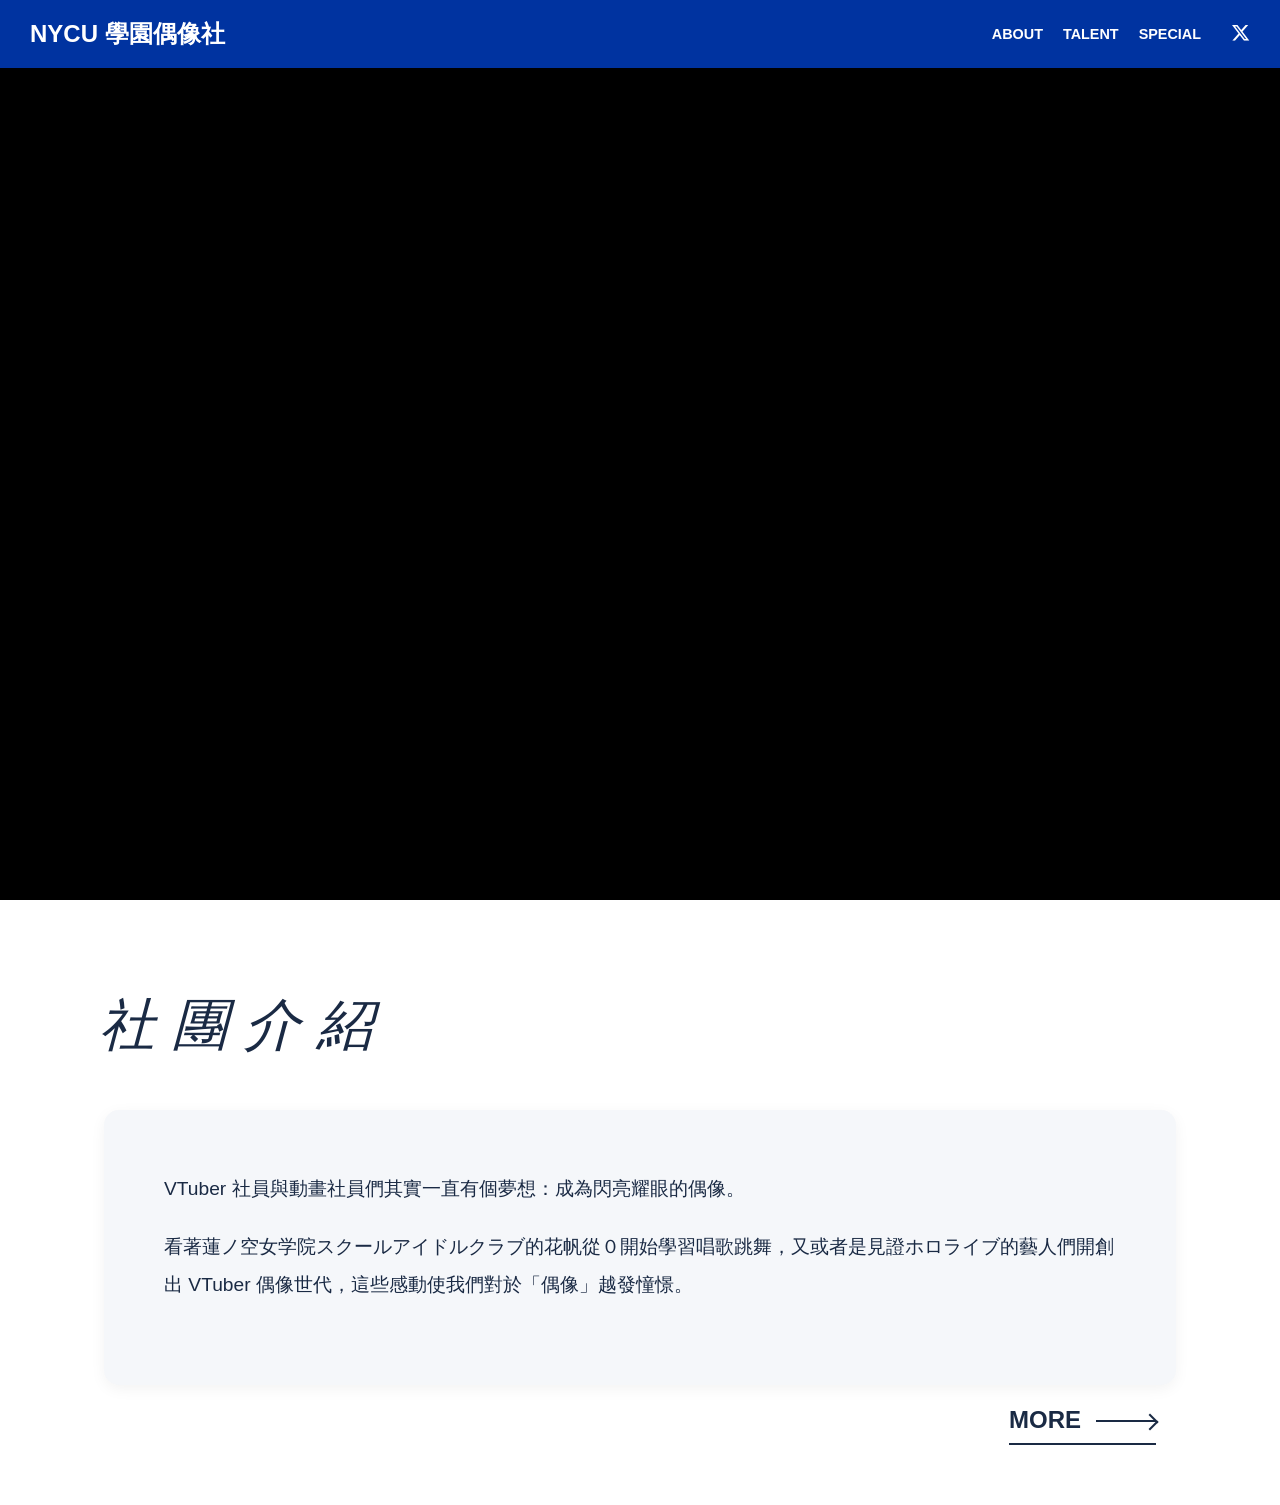
==== index.html @ 308220b8 "Revert mp4 back to shuki.gif per requirement.md" ====
<!DOCTYPE html>
<html lang="ja">
<head>
    <meta charset="UTF-8">
    <meta name="viewport" content="width=device-width, initial-scale=1.0">
    <title>國立陽明交通大學學園偶像社</title>
    <link rel="stylesheet" href="style.css">
    <link rel="stylesheet" href="https://cdnjs.cloudflare.com/ajax/libs/font-awesome/6.4.0/css/all.min.css">
</head>
<body>
    <!-- ヘッダー (Header) -->
    <header class="site-header">
        <div class="logo">
            <a href="index.html">NYCU 學園偶像社</a>
        </div>
        <nav class="main-nav">
            <ul>
                <li><a href="pages/about.html">ABOUT</a></li>
                <li><a href="pages/talent.html">TALENT</a></li>
                <li><a href="https://www.youtube.com/shorts/sRKBkiL_kjs" target="_blank">SPECIAL</a></li>
            </ul>
        </nav>
        <div class="social-nav">
            <a href="#" target="_blank"><i class="fab fa-x-twitter"></i></a>
        </div>
        <button class="hamburger" id="hamburger">
            <span></span><span></span><span></span>
        </button>
    </header>

    <!-- ヒーローセクション (Hero Section) -->
    <section class="hero">
        <div class="hero-content">
            <img src="images/shuki.gif" alt="shuki">
        </div>
    </section>

    <!-- 社團介紹 (About) -->
    <section class="about-club section-container" id="about">
        <h2 class="section-title">社團介紹</h2>
        <div class="about-content">
            <div class="about-text">
                <p>VTuber 社員與動畫社員們其實一直有個夢想：成為閃亮耀眼的偶像。</p>
                <p>看著蓮ノ空女学院スクールアイドルクラブ的花帆從０開始學習唱歌跳舞，又或者是見證ホロライブ的藝人們開創出 VTuber 偶像世代，這些感動使我們對於「偶像」越發憧憬。</p>
            </div>
            <div class="about-more">
                <a href="pages/about.html" class="more-link">MORE <span class="arrow-line"></span></a>
            </div>
        </div>
    </section>

    <script src="script.js"></script>
</body>
</html>
---- style.css ----
:root {
    --primary-color: #f7b500;
    --text-color: #333;
    --bg-color: #fff;
    --orange-accent: #ff6a00;
    --blue-dark: #1a2a44;
}

* {
    margin: 0;
    padding: 0;
    box-sizing: border-box;
    font-family: 'Helvetica Neue', Arial, 'Hiragino Kaku Gothic ProN', 'Hiragino Sans', Meiryo, sans-serif;
}

body {
    background-color: var(--bg-color);
    color: var(--text-color);
    line-height: 1.6;
}

a {
    text-decoration: none;
    color: inherit;
}

/* Header */
.site-header {
    position: fixed;
    top: 0;
    width: 100%;
    display: flex;
    justify-content: space-between;
    align-items: center;
    padding: 15px 30px;
    background: #0033A0; /* Pantone 286C */
    box-shadow: 0 2px 10px rgba(0, 0, 0, 0.1);
    z-index: 1000;
}

.logo {
    font-size: 1.5rem;
    font-weight: bold;
    color: #fff;
}

.logo a {
    color: #fff;
}

.main-nav {
    margin-left: auto;
    margin-right: 30px;
}

.main-nav ul {
    display: flex;
    list-style: none;
    gap: 20px;
}

.main-nav a {
    font-size: 0.9rem;
    font-weight: bold;
    color: #fff;
    transition: color 0.3s;
}

.main-nav a:hover {
    color: var(--primary-color);
}

.social-nav {
    display: flex;
    gap: 15px;
}

.social-nav a {
    font-size: 1.2rem;
    color: #fff;
    transition: color 0.3s;
}

.social-nav a:hover {
    color: var(--primary-color);
}

.hamburger {
    display: none;
    flex-direction: column;
    gap: 5px;
    background: none;
    border: none;
    cursor: pointer;
}

.hamburger span {
    width: 25px;
    height: 3px;
    background-color: #fff;
    transition: 0.3s;
}

/* Hero Section */
.hero {
    height: 100vh;
    width: 100%;
    position: relative;
    display: flex;
    align-items: center;
    justify-content: center;
    background-color: #000;
    overflow: hidden;
    padding-top: 0;
}

.hero-content {
    position: absolute;
    top: 0;
    left: 0;
    width: 100%;
    height: 100%;
}

.hero-content img,
.hero-content video {
    width: 100%;
    height: 100%;
    object-fit: cover;
    object-position: center;
}

/* General Sections */
.section-container {
    padding: 80px 5%;
    max-width: 1200px;
    margin: 0 auto;
}

.section-title {
    font-size: 3.5rem;
    font-weight: 300; /* 細體 */
    font-family: 'Helvetica Neue', 'Segoe UI', 'Noto Sans TC', 'Hiragino Kaku Gothic ProN', 'Hiragino Sans', sans-serif; /* 無襯線體 */
    color: var(--blue-dark);
    position: relative;
    margin-bottom: 40px;
    text-align: left;
    transform: skewX(-15deg); /* 傾斜 15度 */
    display: inline-block; /* 確保 transform 正常運作 */
    letter-spacing: 0.3em; /* 字與字中間加空格 */
}

.section-title .bg-text {
    position: absolute;
    top: -20px;
    left: 50%;
    transform: translateX(-50%);
    font-size: 4rem;
    color: rgba(0, 0, 0, 0.03);
    z-index: -1;
    white-space: nowrap;
}

/* About Section */
.about-club {
    position: relative;
    padding-bottom: 120px;
}

.about-content {
    background: #f5f7fa;
    padding: 60px;
    border-radius: 15px;
    box-shadow: 0 4px 15px rgba(0,0,0,0.05);
    position: relative;
}

.about-text p {
    font-size: 1.2rem;
    line-height: 2;
    margin-bottom: 20px;
    color: var(--blue-dark);
}

.about-more {
    position: absolute;
    bottom: -60px;
    right: 20px;
}

.more-link {
    display: inline-flex;
    align-items: center;
    font-weight: bold;
    font-size: 1.5rem;
    color: var(--blue-dark);
    position: relative;
    padding-bottom: 5px;
}

.more-link::after {
    content: '';
    position: absolute;
    bottom: 0;
    left: 0;
    width: 100%;
    height: 2px;
    background-color: var(--blue-dark);
    transition: width 0.3s ease;
}

.more-link:hover::after {
    width: 0;
}

.arrow-line {
    display: inline-block;
    width: 60px;
    height: 2px;
    background-color: var(--blue-dark);
    position: relative;
    margin-left: 15px;
}

.arrow-line::after {
    content: '';
    position: absolute;
    right: 0;
    top: -4px;
    width: 10px;
    height: 10px;
    border-top: 2px solid var(--blue-dark);
    border-right: 2px solid var(--blue-dark);
    transform: rotate(45deg);
}

/* Responsive */
@media (max-width: 768px) {
    .main-nav {
        display: none;
        position: absolute;
        top: 100%;
        left: 0;
        width: 100%;
        background: white;
        padding: 20px;
        box-shadow: 0 4px 10px rgba(0,0,0,0.1);
    }
    
    .main-nav ul {
        flex-direction: column;
        gap: 15px;
    }
    
    .main-nav.active {
        display: block;
    }

    .hamburger {
        display: flex;
    }

    .social-nav {
        display: none;
    }

    .hero h1 {
        font-size: 2rem;
    }

    .intro-content {
        flex-direction: column;
    }
}
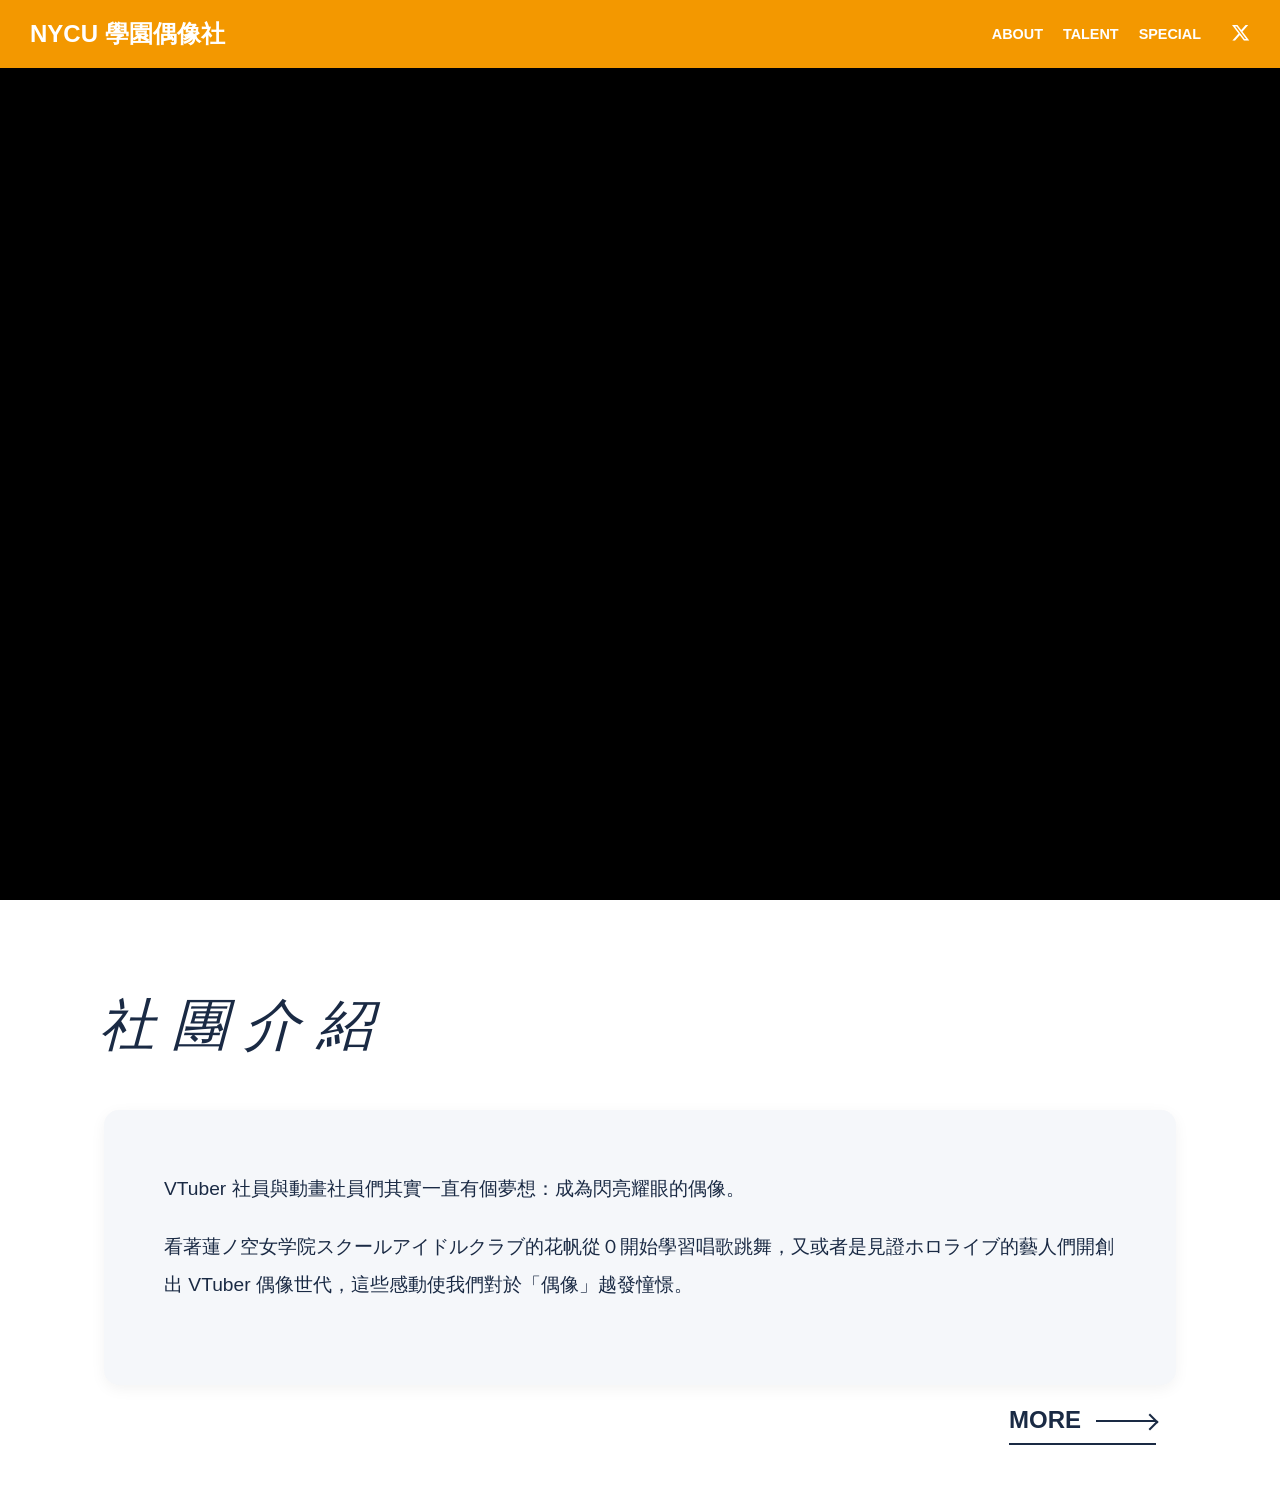
==== commit c3c13432: "Update about page content, font typography and swap instructor image" ====
--- a/index.html
+++ b/index.html
@@ -8,10 +8,9 @@
     <link rel="stylesheet" href="https://cdnjs.cloudflare.com/ajax/libs/font-awesome/6.4.0/css/all.min.css">
 </head>
 <body>
-    <!-- ヘッダー (Header) -->
     <header class="site-header">
         <div class="logo">
-            <a href="index.html">NYCU 學園偶像社</a>
+            <a href="/">NYCU 學園偶像社</a>
         </div>
         <nav class="main-nav">
             <ul>
@@ -28,14 +27,12 @@
         </button>
     </header>
 
-    <!-- ヒーローセクション (Hero Section) -->
     <section class="hero">
         <div class="hero-content">
-            <img src="images/shuki.gif" alt="shuki">
+            <video src="./images/shuki.mp4" autoplay loop muted playsinline></video>
         </div>
     </section>
 
-    <!-- 社團介紹 (About) -->
     <section class="about-club section-container" id="about">
         <h2 class="section-title">社團介紹</h2>
         <div class="about-content">
--- a/style.css
+++ b/style.css
@@ -2,7 +2,7 @@
     --primary-color: #f7b500;
     --text-color: #333;
     --bg-color: #fff;
-    --orange-accent: #ff6a00;
+    --orange-accent: #ffb028;
     --blue-dark: #1a2a44;
 }
 
@@ -10,7 +10,7 @@
     margin: 0;
     padding: 0;
     box-sizing: border-box;
-    font-family: 'Helvetica Neue', Arial, 'Hiragino Kaku Gothic ProN', 'Hiragino Sans', Meiryo, sans-serif;
+    font-family: 'Helvetica Neue', Arial, 'PingFang TC', 'Heiti TC', 'Noto Sans TC', 'Microsoft JhengHei', 'Hiragino Kaku Gothic ProN', 'Hiragino Sans', Meiryo, sans-serif;
 }
 
 body {
@@ -33,7 +33,7 @@
     justify-content: space-between;
     align-items: center;
     padding: 15px 30px;
-    background: #0033A0; /* Pantone 286C */
+    background: #f39800; 
     box-shadow: 0 2px 10px rgba(0, 0, 0, 0.1);
     z-index: 1000;
 }
@@ -67,7 +67,7 @@
 }
 
 .main-nav a:hover {
-    color: var(--primary-color);
+    color: var(--blue-dark);
 }
 
 .social-nav {
@@ -82,7 +82,7 @@
 }
 
 .social-nav a:hover {
-    color: var(--primary-color);
+    color: var(--blue-dark);
 }
 
 .hamburger {
@@ -232,6 +232,63 @@
     border-top: 2px solid var(--blue-dark);
     border-right: 2px solid var(--blue-dark);
     transform: rotate(45deg);
+}
+
+/* About 頁面專屬設定 */
+.about-section {
+    padding: 80px 5%;
+    max-width: 1200px;
+    margin: 0 auto;
+    /* 避免被 fixed header 擋住 */
+    margin-top: 80px; 
+}
+
+.feature-container {
+    display: flex;
+    flex-direction: column;
+    gap: 60px;
+    margin-top: 50px;
+}
+
+.feature-row {
+    display: flex;
+    align-items: center;
+    gap: 40px;
+}
+
+.feature-row.reverse {
+    flex-direction: row-reverse;
+}
+
+.feature-image {
+    flex: 1;
+    overflow: hidden;
+    box-shadow: 0 4px 15px rgba(0, 0, 0, 0.1);
+    background-color: #ededed;
+}
+
+.feature-image img {
+    width: 100%;
+    height: auto;
+    object-fit: cover;
+    aspect-ratio: 16 / 9; /* 讓版面一致 */
+    display: block;
+}
+
+.feature-text {
+    flex: 1;
+}
+
+.feature-text h3 {
+    font-size: 1.8rem;
+    color: var(--blue-dark);
+    margin-bottom: 20px;
+}
+
+.feature-text p {
+    font-size: 1.1rem;
+    line-height: 1.8;
+    color: var(--text-color);
 }
 
 /* Responsive */
@@ -271,4 +328,13 @@
     .intro-content {
         flex-direction: column;
     }
+
+    .feature-row, .feature-row.reverse {
+        flex-direction: column;
+        text-align: center;
+    }
+    
+    .feature-image {
+        width: 100%;
+    }
 }
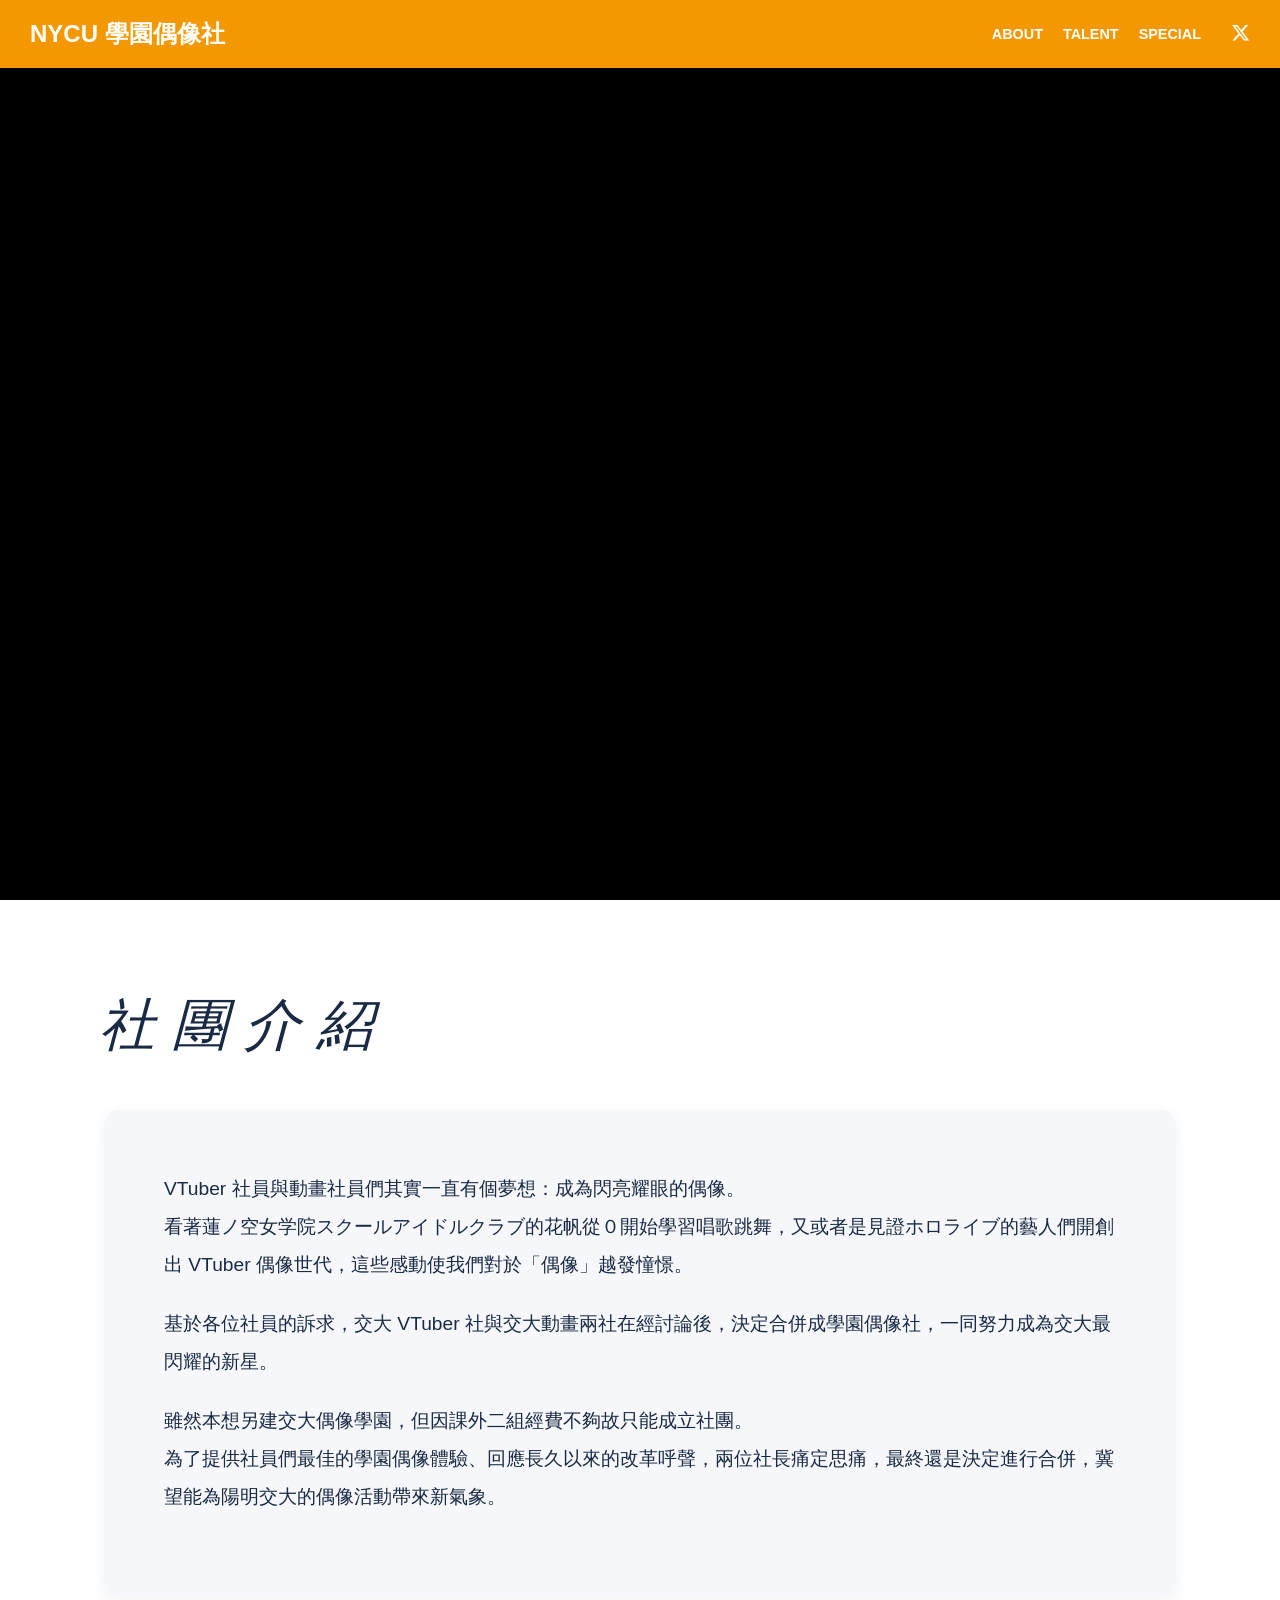
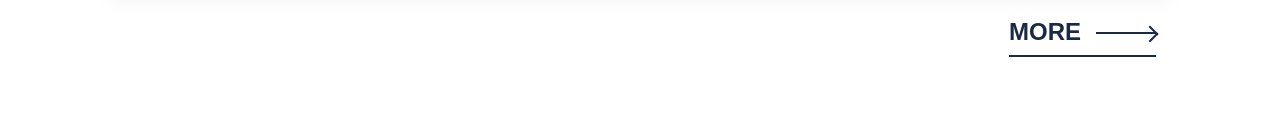
==== commit a779c498: "Update club description and about page images" ====
--- a/index.html
+++ b/index.html
@@ -37,8 +37,11 @@
         <h2 class="section-title">社團介紹</h2>
         <div class="about-content">
             <div class="about-text">
-                <p>VTuber 社員與動畫社員們其實一直有個夢想：成為閃亮耀眼的偶像。</p>
-                <p>看著蓮ノ空女学院スクールアイドルクラブ的花帆從０開始學習唱歌跳舞，又或者是見證ホロライブ的藝人們開創出 VTuber 偶像世代，這些感動使我們對於「偶像」越發憧憬。</p>
+                <p>VTuber 社員與動畫社員們其實一直有個夢想：成為閃亮耀眼的偶像。<br>
+                看著蓮ノ空女学院スクールアイドルクラブ的花帆從０開始學習唱歌跳舞，又或者是見證ホロライブ的藝人們開創出 VTuber 偶像世代，這些感動使我們對於「偶像」越發憧憬。</p>
+                <p>基於各位社員的訴求，交大 VTuber 社與交大動畫兩社在經討論後，決定合併成學園偶像社，一同努力成為交大最閃耀的新星。</p>
+                <p>雖然本想另建交大偶像學園，但因課外二組經費不夠故只能成立社團。<br>
+                為了提供社員們最佳的學園偶像體驗、回應長久以來的改革呼聲，兩位社長痛定思痛，最終還是決定進行合併，冀望能為陽明交大的偶像活動帶來新氣象。</p>
             </div>
             <div class="about-more">
                 <a href="pages/about.html" class="more-link">MORE <span class="arrow-line"></span></a>
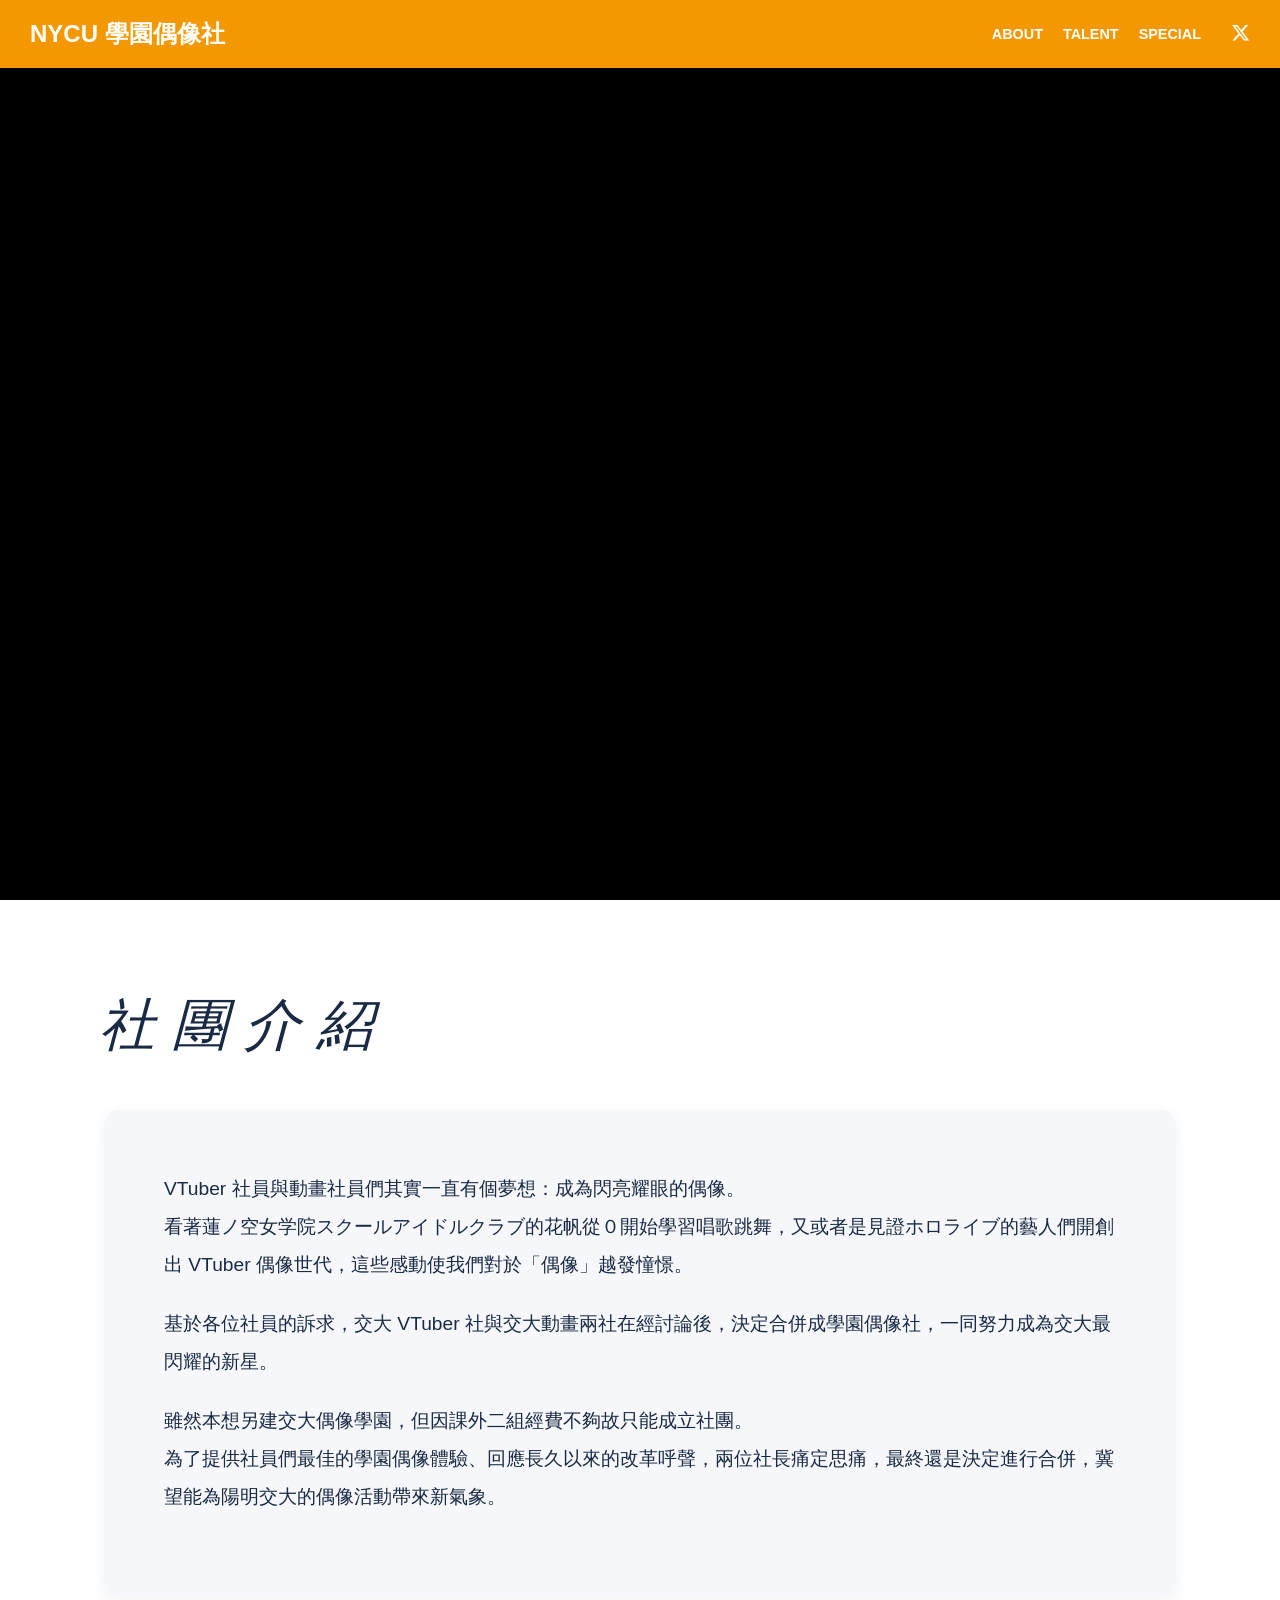
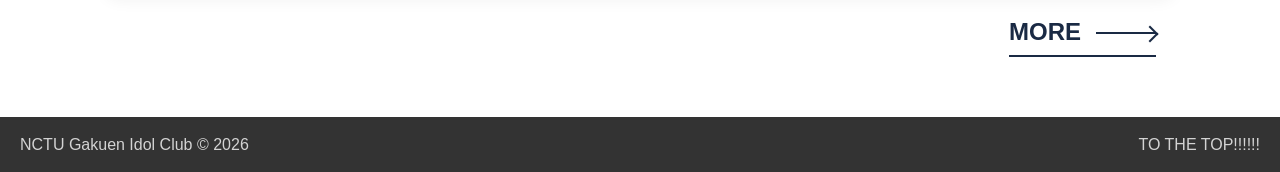
==== commit 7b098dec: "Add footer bar to all HTML files" ====
--- a/index.html
+++ b/index.html
@@ -50,5 +50,9 @@
     </section>
 
     <script src="script.js"></script>
+    <footer class="site-footer">
+        <div class="footer-left">NCTU Gakuen Idol Club &copy; 2026</div>
+        <div class="footer-right">TO THE TOP!!!!!!</div>
+    </footer>
 </body>
-</html>+</html>
--- a/style.css
+++ b/style.css
@@ -289,6 +289,141 @@
     font-size: 1.1rem;
     line-height: 1.8;
     color: var(--text-color);
+}
+
+/* Talent 頁面專屬設定 */
+.talent-section {
+    padding: 80px 5%;
+    max-width: 1200px;
+    margin: 0 auto;
+    margin-top: 80px; 
+    text-align: left;
+}
+
+.talent-grid {
+    display: grid;
+    grid-template-columns: repeat(auto-fit, minmax(220px, 1fr));
+    gap: 40px;
+    margin-top: 50px;
+    justify-items: center;
+}
+
+.talent-card {
+    display: flex;
+    flex-direction: column;
+    align-items: center;
+    transition: transform 0.3s ease;
+}
+
+.talent-card:hover {
+    transform: translateY(-10px);
+}
+
+.talent-img {
+    width: 200px;
+    height: 200px;
+    border-radius: 50%;
+    object-fit: cover;
+    box-shadow: 0 8px 20px rgba(0, 0, 0, 0.15);
+    border: 4px solid var(--bg-color);
+    transition: box-shadow 0.3s ease;
+}
+
+.talent-card:hover .talent-img {
+    box-shadow: 0 12px 25px rgba(243, 152, 0, 0.3); /* f39800 */
+}
+
+.talent-name {
+    margin-top: 20px;
+    font-size: 1.5rem;
+    color: var(--blue-dark);
+    font-weight: bold;
+    letter-spacing: 0.1em;
+}
+
+/* 個人介紹頁面 (Profile) */
+.talent-profile {
+    max-width: 1000px;
+    margin: 120px auto 60px;
+    padding: 0 5%;
+}
+
+.profile-header {
+    display: flex;
+    flex-direction: column;
+    align-items: center;
+    margin-bottom: 50px;
+}
+
+.profile-avatar img {
+    width: 250px;
+    height: 250px;
+    border-radius: 50%;
+    object-fit: cover;
+    box-shadow: 0 8px 20px rgba(0, 0, 0, 0.15);
+    border: 4px solid var(--bg-color);
+}
+
+.profile-name {
+    margin-top: 25px;
+    font-size: 2.5rem;
+    color: var(--blue-dark);
+    letter-spacing: 0.1em;
+    border-bottom: 2px solid var(--primary-color);
+    padding-bottom: 10px;
+}
+
+.profile-content {
+    background: #fff;
+    padding: 40px;
+    border-radius: 12px;
+    box-shadow: 0 4px 15px rgba(0, 0, 0, 0.05);
+}
+
+.profile-intro {
+    font-size: 1.1rem;
+    line-height: 1.8;
+    color: var(--text-color);
+    margin-bottom: 50px;
+}
+
+.profile-intro p {
+    margin-bottom: 15px;
+}
+
+.profile-data {
+    margin-top: 30px;
+}
+
+.data-title {
+    font-size: 1.8rem;
+    color: var(--blue-dark);
+    margin-bottom: 20px;
+    text-align: center;
+    /* 繼承全域的無襯線字體，移除斜體 */
+}
+
+.data-table {
+    width: 100%;
+    border-collapse: collapse;
+}
+
+.data-table th, .data-table td {
+    padding: 15px 0;
+    border-bottom: 1px solid #ddd;
+    text-align: left;
+    font-size: 1.1rem;
+}
+
+.data-table th {
+    width: 100px;
+    color: var(--blue-dark);
+    font-weight: bold;
+}
+
+.data-table tr:first-child th,
+.data-table tr:first-child td {
+    border-top: 1px solid #ddd;
 }
 
 /* Responsive */
@@ -337,4 +472,15 @@
     .feature-image {
         width: 100%;
     }
-}+}
+/* Footer */
+.site-footer {
+    background-color: #333333;
+    color: #d3d3d3;
+    font-family: sans-serif;
+    display: flex;
+    justify-content: space-between;
+    padding: 15px 20px;
+    box-sizing: border-box;
+    width: 100%;
+}
